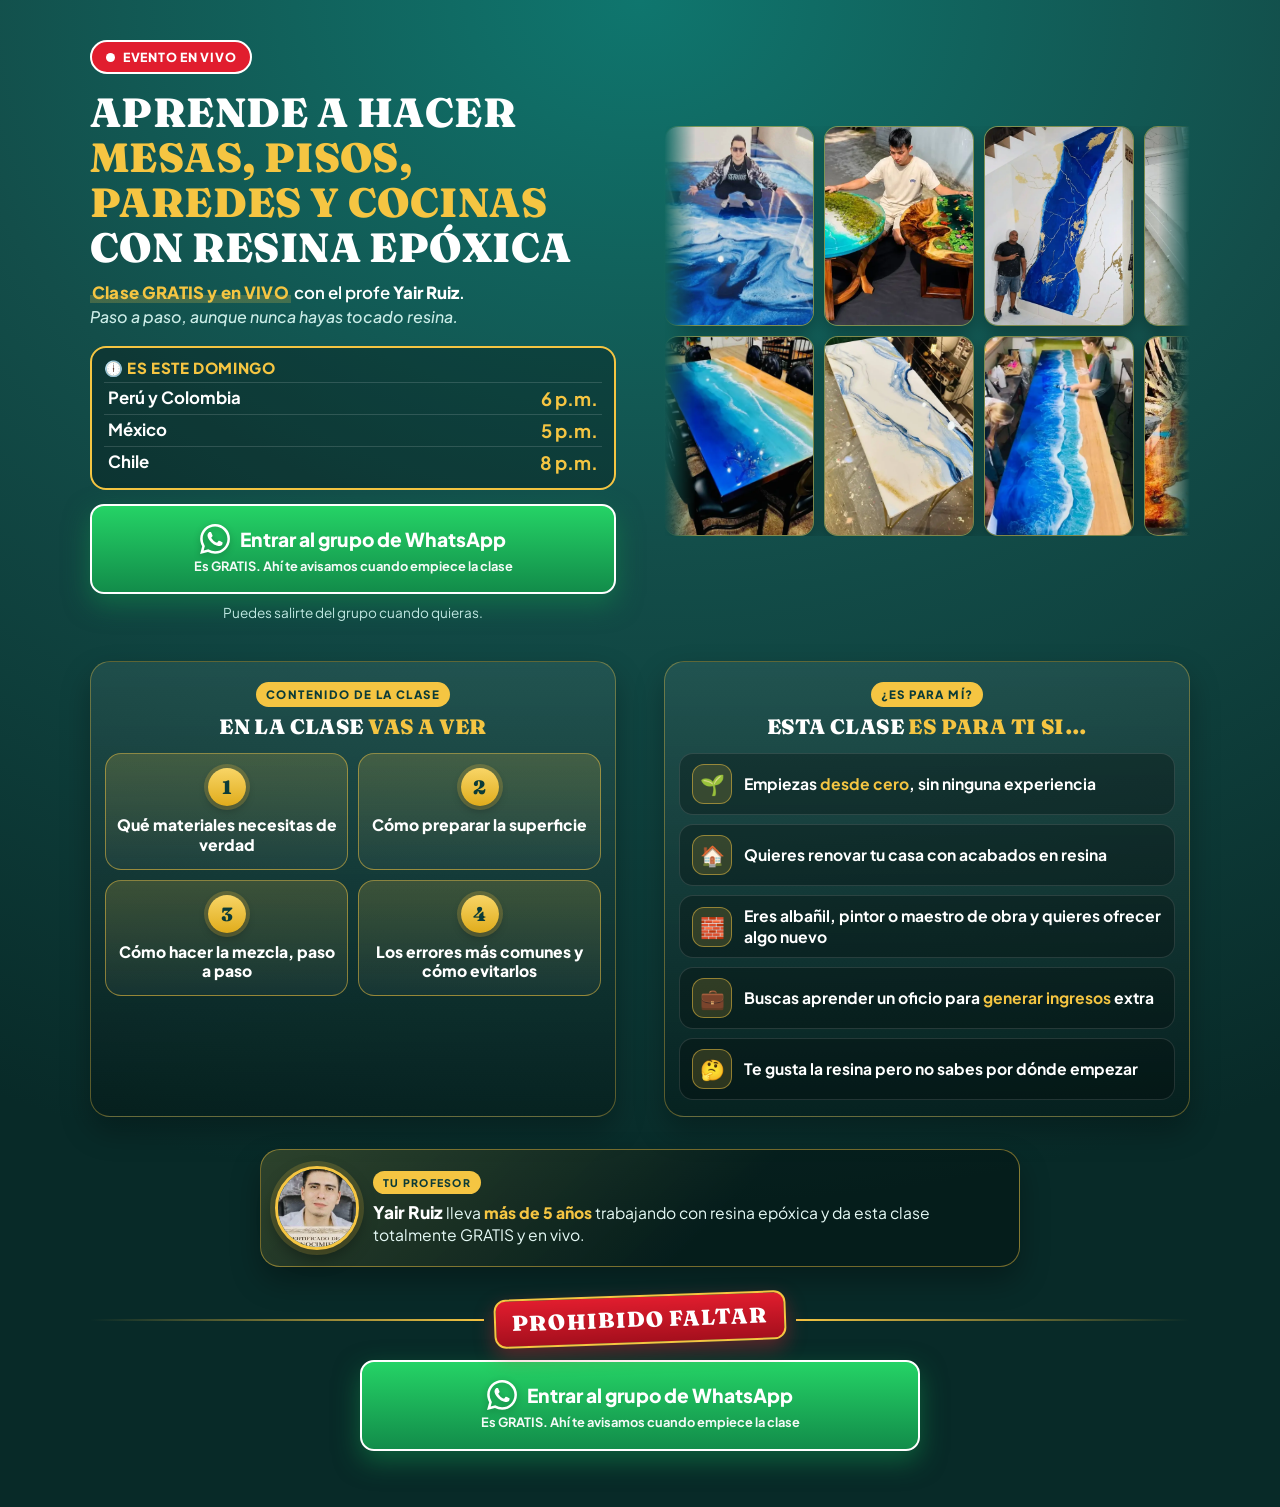
==== landing-resina/clase/index.html @ b8f1a9a3 "Landing /clase con boton al grupo de WhatsApp" ====
<!DOCTYPE html>
<html lang="es">
<head>
  <meta charset="UTF-8" />
  <meta name="viewport" content="width=device-width, initial-scale=1.0" />
  <title>Clase gratis de resina epóxica | Resinovo</title>
  <meta name="description" content="Clase gratis y en vivo con el profe Yair Ruiz: aprende a hacer mesas, pisos, paredes y cocinas con resina epóxica." />
  <meta name="robots" content="noindex, nofollow" />
  <meta name="theme-color" content="#134e4a" />
  <link rel="icon" type="image/webp" href="../img/Logo/logo2.webp" />
  <link rel="preconnect" href="https://fonts.googleapis.com" />
  <link rel="preconnect" href="https://fonts.gstatic.com" crossorigin />
  <link href="https://fonts.googleapis.com/css2?family=Fraunces:opsz,wght@9..144,800;9..144,900&family=Plus+Jakarta+Sans:wght@500;700;800&display=swap" rel="stylesheet" />

  <style>
    *{box-sizing:border-box;margin:0;padding:0}
    :root{--teal-900:#0b3b38;--teal-700:#0f766e;--gold:#f5c542;--gold-dark:#d9a512;--white:#fff;--ink:#0f172a}
    html{-webkit-text-size-adjust:100%}
    body{font-family:"Plus Jakarta Sans",system-ui,-apple-system,"Segoe UI",Roboto,Arial,sans-serif;color:var(--white);
      background:radial-gradient(120% 80% at 50% 0%,#0f766e 0%,#134e4a 45%,#082a28 100%);min-height:100vh}
    .wrap{max-width:520px;margin:0 auto;padding:18px 18px 40px;text-align:center}

    .live{display:inline-flex;align-items:center;gap:8px;background:#e11d2e;color:#fff;font-weight:800;font-size:.78rem;
      letter-spacing:.06em;padding:7px 14px;border-radius:999px;border:2px solid #fff}
    .live i{width:9px;height:9px;border-radius:50%;background:#fff;animation:pulse 1.4s infinite}
    @keyframes pulse{0%{box-shadow:0 0 0 0 rgba(255,255,255,.7)}100%{box-shadow:0 0 0 9px rgba(255,255,255,0)}}

    h1{font-family:"Fraunces",Georgia,serif;font-weight:900;font-size:clamp(1.45rem,6.4vw,2.05rem);line-height:1.1;margin:12px 0 8px;text-transform:uppercase;letter-spacing:.01em}
    h1 .gold{color:var(--gold)}
    .sub{display:flex;flex-direction:column;align-items:center;gap:4px;margin:2px auto 14px;line-height:1.3}
    /* Dos líneas fijas: la letra se ajusta al ancho para que cada frase entre siempre en una sola línea */
    .sub-1{display:block;white-space:nowrap;font-weight:600;color:#fff;font-size:min(1.05rem,calc((100vw - 40px) / 25.5))}
    .sub-1 .l1,.sub-1 .l2{display:inline;white-space:nowrap}
    .sub-1 b{font-weight:800;color:#fff}
    .sub-1 .hl{color:var(--gold);font-weight:800;letter-spacing:.01em;
      background:linear-gradient(transparent 62%,rgba(245,197,66,.22) 62%);padding:0 2px}
    .sub-2{display:block;white-space:nowrap;font-weight:500;color:#cdeee9;font-style:italic;
      font-size:min(1rem,calc((100vw - 40px) / 25.5))}
    .nw{white-space:nowrap}

    .gal{position:relative;margin:2px -18px 16px;padding:0;overflow:hidden;display:grid;gap:6px;background:transparent;
      -webkit-mask-image:linear-gradient(90deg,transparent,#000 6%,#000 94%,transparent);mask-image:linear-gradient(90deg,transparent,#000 6%,#000 94%,transparent)}
    .gal-track{display:flex;gap:6px;width:max-content;animation:slide 90s linear infinite;will-change:transform}
    .gal-track.rev{animation-direction:reverse;animation-duration:98s}
    .gal-track img{display:block;height:150px;width:auto;aspect-ratio:3/4;object-fit:cover;border-radius:12px;flex:none;
      background:rgba(255,255,255,.06);border:1px solid rgba(245,197,66,.45);box-shadow:0 6px 16px rgba(0,0,0,.28)}
    @keyframes slide{from{transform:translateX(0)}to{transform:translateX(-50%)}}
    .when{background:rgba(0,0,0,.28);border:2px solid var(--gold);border-radius:16px;padding:10px 12px;margin-bottom:14px}
    .when .t{font-weight:800;font-size:.95rem;letter-spacing:.04em;color:var(--gold);margin-bottom:4px}
    .when .row{display:flex;justify-content:space-between;gap:10px;font-weight:700;font-size:1.05rem;padding:4px 4px;
      border-top:1px solid rgba(255,255,255,.14)}
    .when .row:first-of-type{border-top:0}
    .when .row b{color:var(--gold);font-size:1.15rem}

    .cta{display:block;width:100%;background:linear-gradient(180deg,#25d366,#128c4a);color:#fff;text-decoration:none;
      font-weight:800;font-size:1.2rem;line-height:1.2;padding:18px 14px;border-radius:14px;
      box-shadow:0 10px 26px rgba(18,140,74,.55);border:2px solid #fff;animation:pop 2.4s ease-in-out infinite}
    .cta-main{display:flex;align-items:center;justify-content:center;gap:10px}
    .cta-ico{width:30px;height:30px;flex:none;fill:#fff;filter:drop-shadow(0 2px 3px rgba(0,0,0,.25))}
    .cta-sub{display:block;font-size:.8rem;font-weight:700;opacity:.95;margin-top:5px}
    @keyframes pop{0%,100%{transform:scale(1)}50%{transform:scale(1.025)}}
    .cta:active{transform:scale(.98)}
    .cta-end{margin-top:12px}
    .micro{font-size:.85rem;color:#bfe7e1;margin-top:10px}

    .sec{margin:24px 0 0;padding:20px 14px 16px;border-radius:20px;text-align:center;
      background:linear-gradient(180deg,rgba(255,255,255,.07),rgba(0,0,0,.25));border:1px solid rgba(245,197,66,.35);
      box-shadow:0 14px 30px rgba(0,0,0,.28)}
    .eyebrow{display:inline-block;font-size:.72rem;font-weight:800;letter-spacing:.12em;color:#0b3b38;
      background:var(--gold);padding:5px 10px;border-radius:999px;margin-bottom:8px}
    .learn-t{margin:0 0 14px;font-family:"Fraunces",Georgia,serif;font-weight:900;font-size:1.3rem;line-height:1.15;
      letter-spacing:.02em;text-transform:uppercase;color:#fff}
    .learn-t span{color:var(--gold)}

    .learn{list-style:none;display:grid;grid-template-columns:1fr 1fr;gap:10px;counter-reset:paso}
    .learn li{counter-increment:paso;display:flex;flex-direction:column;align-items:center;justify-content:flex-start;gap:9px;
      padding:14px 10px;border-radius:16px;font-weight:800;font-size:.98rem;line-height:1.25;color:#fff;
      background:linear-gradient(180deg,rgba(245,197,66,.18),rgba(255,255,255,.04));border:1px solid rgba(245,197,66,.5)}
    .learn li:before{content:counter(paso);width:38px;height:38px;border-radius:50%;display:grid;place-items:center;flex:none;
      background:linear-gradient(180deg,#f8d566,#e0ac1c);color:#0b3b38;font-family:"Fraunces",Georgia,serif;font-size:1.2rem;font-weight:900;
      box-shadow:0 0 0 4px rgba(245,197,66,.22),0 4px 10px rgba(0,0,0,.3)}

    .for{list-style:none;text-align:left;display:grid;gap:9px}
    .for li{display:flex;align-items:center;gap:12px;padding:10px 12px;border-radius:14px;font-weight:700;font-size:.98rem;line-height:1.3;
      color:#fff;background:rgba(0,0,0,.28);border:1px solid rgba(255,255,255,.12)}
    .for .ic{width:40px;height:40px;flex:none;border-radius:12px;display:grid;place-items:center;font-size:1.25rem;
      background:rgba(245,197,66,.16);border:1px solid rgba(245,197,66,.5)}
    .for b{color:var(--gold)}
    @media (max-width:340px){.learn{grid-template-columns:1fr}}
    .prof{margin-top:18px;position:relative;display:flex;align-items:center;gap:14px;text-align:left;padding:16px 14px;border-radius:20px;
      background:linear-gradient(135deg,rgba(245,197,66,.16),rgba(0,0,0,.3) 60%);border:1px solid rgba(245,197,66,.45);
      box-shadow:0 14px 30px rgba(0,0,0,.3)}
    .prof-foto{position:relative;width:84px;height:84px;flex:none;border-radius:50%;overflow:hidden;
      border:3px solid var(--gold);box-shadow:0 0 0 5px rgba(245,197,66,.18),0 8px 18px rgba(0,0,0,.4);background:#0b3b38}
    .prof-foto img{width:100%;height:100%;object-fit:cover;object-position:50% 8%;transform:scale(1.75);transform-origin:50% 12%}
    .prof-txt .eyebrow{margin-bottom:6px;font-size:.66rem}
    .prof-txt p{font-size:.98rem;line-height:1.4;color:#e6faf6}
    .prof-txt b{color:#fff;font-size:1.08rem;font-weight:800}
    .prof-txt .gold{color:var(--gold);font-weight:800}

    .stop{margin:22px 0 4px;display:flex;align-items:center;gap:10px;justify-content:center}
    .stop:before,.stop:after{content:"";flex:1;height:2px;background:linear-gradient(90deg,transparent,var(--gold))}
    .stop:after{background:linear-gradient(90deg,var(--gold),transparent)}
    .stop span{display:inline-block;font-family:"Fraunces",Georgia,serif;font-weight:900;font-size:1.35rem;letter-spacing:.05em;
      color:#fff;background:linear-gradient(180deg,#e11d2e,#a50f1d);padding:9px 16px;border-radius:12px;border:2px solid var(--gold);
      box-shadow:0 8px 20px rgba(225,29,46,.4);transform:rotate(-2deg);animation:latido 2.2s ease-in-out infinite}
    @keyframes latido{0%,100%{transform:rotate(-2deg) scale(1)}50%{transform:rotate(-2deg) scale(1.06)}}
    @media (prefers-reduced-motion:reduce){.cta,.live i,.stop span{animation:none}.gal{overflow-x:auto}.gal-track{animation:none}}

    /* ===== PC (960px o más): dos columnas a lo ancho. El celular no cambia. ===== */
    @media (min-width:960px){
      .wrap{max-width:1180px;padding:40px 40px 56px;display:grid;grid-template-columns:1fr 1fr;
        column-gap:48px;row-gap:0;align-items:start;text-align:left}
      .live{grid-column:1;grid-row:1;justify-self:start}
      h1{grid-column:1;grid-row:2;font-size:2.55rem;margin:16px 0 12px}
      .sub{grid-column:1;grid-row:3;align-items:flex-start;margin:0 0 18px}
      .when{grid-column:1;grid-row:4}
      #cta{grid-column:1;grid-row:5}
      .cta{text-align:center}
      .micro{grid-column:1;grid-row:6;text-align:center}
      .gal{grid-column:2;grid-row:1 / span 6;align-self:center;margin:0;gap:10px}
      .gal-track{gap:10px}
      .gal-track img{height:200px;border-radius:14px}

      .wrap > section:nth-of-type(1){grid-column:1;grid-row:7}
      .wrap > section:nth-of-type(2){grid-column:2;grid-row:7}
      .sec{margin-top:40px;height:calc(100% - 40px)}
      .prof{grid-column:1 / -1;grid-row:8;justify-self:center;width:100%;max-width:760px;margin-top:32px}
      .stop{grid-column:1 / -1;grid-row:9;margin-top:28px}
      .cta-end{grid-column:1 / -1;grid-row:10;justify-self:center;width:100%;max-width:560px}
    }
  </style>

  <!-- Clarity -->
  <script type="text/javascript">
    (function(c,l,a,r,i,t,y){c[a]=c[a]||function(){(c[a].q=c[a].q||[]).push(arguments)};t=l.createElement(r);t.async=1;t.src="https://www.clarity.ms/tag/"+i;y=l.getElementsByTagName(r)[0];y.parentNode.insertBefore(t,y);})(window,document,"clarity","script","yo675gok20");
  </script>
  <!-- Meta Pixel -->
  <script>
    !function(f,b,e,v,n,t,s){if(f.fbq)return;n=f.fbq=function(){n.callMethod?n.callMethod.apply(n,arguments):n.queue.push(arguments)};if(!f._fbq)f._fbq=n;n.push=n;n.loaded=!0;n.version='2.0';n.queue=[];t=b.createElement(e);t.async=!0;t.src=v;s=b.getElementsByTagName(e)[0];s.parentNode.insertBefore(t,s)}(window,document,'script','https://connect.facebook.net/en_US/fbevents.js');
    fbq('init','2204789833777306');
    fbq('track','PageView');
  </script>
  <noscript><img height="1" width="1" style="display:none" src="https://www.facebook.com/tr?id=2204789833777306&ev=PageView&noscript=1" /></noscript>
</head>
<body>
  <main class="wrap">
    <div class="live"><i></i> EVENTO EN VIVO</div>

    <h1>Aprende a hacer <span class="gold">mesas, pisos, paredes y cocinas</span> con resina epóxica</h1>
    <p class="sub">
      <span class="sub-1"><span class="l1"><b class="hl">Clase GRATIS y en VIVO</b></span> <span class="l2">con el profe <b>Yair&nbsp;Ruiz</b>.</span></span>
      <span class="sub-2">Paso a paso, aunque nunca hayas <span class="nw">tocado resina.</span></span>
    </p>

    <div class="gal" aria-label="Trabajos hechos con resina epóxica">
      <div class="gal-track">
        <img src="https://giancarlotiradoarana.github.io/LandingPageResina/landing-resina/img/trabajos/trabajo-34.webp" alt="Trabajo en resina epóxica" width="112" height="150" fetchpriority="high" />
        <img src="https://giancarlotiradoarana.github.io/LandingPageResina/landing-resina/img/trabajos/trabajo-46.webp" alt="Trabajo en resina epóxica" width="112" height="150" fetchpriority="high" />
        <img src="https://giancarlotiradoarana.github.io/LandingPageResina/landing-resina/img/trabajos/trabajo-5.webp" alt="Trabajo en resina epóxica" width="112" height="150" fetchpriority="high" />
        <img src="https://giancarlotiradoarana.github.io/LandingPageResina/landing-resina/img/trabajos/trabajo-1.webp" alt="Trabajo en resina epóxica" width="112" height="150" loading="lazy" />
        <img src="https://giancarlotiradoarana.github.io/LandingPageResina/landing-resina/img/trabajos/trabajo-11.webp" alt="Trabajo en resina epóxica" width="112" height="150" loading="lazy" />
        <img src="https://giancarlotiradoarana.github.io/LandingPageResina/landing-resina/img/trabajos/trabajo-12.webp" alt="Trabajo en resina epóxica" width="112" height="150" loading="lazy" />
        <img src="https://giancarlotiradoarana.github.io/LandingPageResina/landing-resina/img/trabajos/trabajo-14.webp" alt="Trabajo en resina epóxica" width="112" height="150" loading="lazy" />
        <img src="https://giancarlotiradoarana.github.io/LandingPageResina/landing-resina/img/trabajos/trabajo-15.webp" alt="Trabajo en resina epóxica" width="112" height="150" loading="lazy" />
        <img src="https://giancarlotiradoarana.github.io/LandingPageResina/landing-resina/img/trabajos/trabajo-17.webp" alt="Trabajo en resina epóxica" width="112" height="150" loading="lazy" />
        <img src="https://giancarlotiradoarana.github.io/LandingPageResina/landing-resina/img/trabajos/trabajo-18.webp" alt="Trabajo en resina epóxica" width="112" height="150" loading="lazy" />
        <img src="https://giancarlotiradoarana.github.io/LandingPageResina/landing-resina/img/trabajos/trabajo-20.webp" alt="Trabajo en resina epóxica" width="112" height="150" loading="lazy" />
        <img src="https://giancarlotiradoarana.github.io/LandingPageResina/landing-resina/img/trabajos/trabajo-3.webp" alt="Trabajo en resina epóxica" width="112" height="150" loading="lazy" />
        <img src="https://giancarlotiradoarana.github.io/LandingPageResina/landing-resina/img/trabajos/trabajo-7.webp" alt="Trabajo en resina epóxica" width="112" height="150" loading="lazy" />
        <img src="https://giancarlotiradoarana.github.io/LandingPageResina/landing-resina/img/trabajos/trabajo-24.webp" alt="Trabajo en resina epóxica" width="112" height="150" loading="lazy" />
        <img src="https://giancarlotiradoarana.github.io/LandingPageResina/landing-resina/img/trabajos/trabajo-28.webp" alt="Trabajo en resina epóxica" width="112" height="150" loading="lazy" />
        <img src="https://giancarlotiradoarana.github.io/LandingPageResina/landing-resina/img/trabajos/trabajo-33.webp" alt="Trabajo en resina epóxica" width="112" height="150" loading="lazy" />
        <img src="https://giancarlotiradoarana.github.io/LandingPageResina/landing-resina/img/trabajos/trabajo-39.webp" alt="Trabajo en resina epóxica" width="112" height="150" loading="lazy" />
        <img src="https://giancarlotiradoarana.github.io/LandingPageResina/landing-resina/img/trabajos/trabajo-45.webp" alt="Trabajo en resina epóxica" width="112" height="150" loading="lazy" />
      </div>
      <div class="gal-track rev">
        <img src="https://giancarlotiradoarana.github.io/LandingPageResina/landing-resina/img/trabajos/trabajo-21.webp" alt="Trabajo en resina epóxica" width="112" height="150" loading="lazy" />
        <img src="https://giancarlotiradoarana.github.io/LandingPageResina/landing-resina/img/trabajos/trabajo-22.webp" alt="Trabajo en resina epóxica" width="112" height="150" loading="lazy" />
        <img src="https://giancarlotiradoarana.github.io/LandingPageResina/landing-resina/img/trabajos/trabajo-23.webp" alt="Trabajo en resina epóxica" width="112" height="150" loading="lazy" />
        <img src="https://giancarlotiradoarana.github.io/LandingPageResina/landing-resina/img/trabajos/trabajo-26.webp" alt="Trabajo en resina epóxica" width="112" height="150" loading="lazy" />
        <img src="https://giancarlotiradoarana.github.io/LandingPageResina/landing-resina/img/trabajos/trabajo-29.webp" alt="Trabajo en resina epóxica" width="112" height="150" loading="lazy" />
        <img src="https://giancarlotiradoarana.github.io/LandingPageResina/landing-resina/img/trabajos/trabajo-30.webp" alt="Trabajo en resina epóxica" width="112" height="150" loading="lazy" />
        <img src="https://giancarlotiradoarana.github.io/LandingPageResina/landing-resina/img/trabajos/trabajo-32.webp" alt="Trabajo en resina epóxica" width="112" height="150" loading="lazy" />
        <img src="https://giancarlotiradoarana.github.io/LandingPageResina/landing-resina/img/trabajos/trabajo-35.webp" alt="Trabajo en resina epóxica" width="112" height="150" loading="lazy" />
        <img src="https://giancarlotiradoarana.github.io/LandingPageResina/landing-resina/img/trabajos/trabajo-36.webp" alt="Trabajo en resina epóxica" width="112" height="150" loading="lazy" />
        <img src="https://giancarlotiradoarana.github.io/LandingPageResina/landing-resina/img/trabajos/trabajo-38.webp" alt="Trabajo en resina epóxica" width="112" height="150" loading="lazy" />
        <img src="https://giancarlotiradoarana.github.io/LandingPageResina/landing-resina/img/trabajos/trabajo-40.webp" alt="Trabajo en resina epóxica" width="112" height="150" loading="lazy" />
        <img src="https://giancarlotiradoarana.github.io/LandingPageResina/landing-resina/img/trabajos/trabajo-6.webp" alt="Trabajo en resina epóxica" width="112" height="150" loading="lazy" />
        <img src="https://giancarlotiradoarana.github.io/LandingPageResina/landing-resina/img/trabajos/trabajo-9.webp" alt="Trabajo en resina epóxica" width="112" height="150" loading="lazy" />
        <img src="https://giancarlotiradoarana.github.io/LandingPageResina/landing-resina/img/trabajos/trabajo-25.webp" alt="Trabajo en resina epóxica" width="112" height="150" loading="lazy" />
        <img src="https://giancarlotiradoarana.github.io/LandingPageResina/landing-resina/img/trabajos/trabajo-31.webp" alt="Trabajo en resina epóxica" width="112" height="150" loading="lazy" />
        <img src="https://giancarlotiradoarana.github.io/LandingPageResina/landing-resina/img/trabajos/trabajo-37.webp" alt="Trabajo en resina epóxica" width="112" height="150" loading="lazy" />
        <img src="https://giancarlotiradoarana.github.io/LandingPageResina/landing-resina/img/trabajos/trabajo-43.webp" alt="Trabajo en resina epóxica" width="112" height="150" loading="lazy" />
      </div>
    </div>

    <div class="when" aria-label="Horario de la clase">
      <div class="t">🕕 ES ESTE DOMINGO</div>
      <div class="row"><span>Perú y Colombia</span><b>6 p.m.</b></div>
      <div class="row"><span>México</span><b>5 p.m.</b></div>
      <div class="row"><span>Chile</span><b>8 p.m.</b></div>
    </div>

    <a class="cta" id="cta" href="https://chat.whatsapp.com/KyCS81azWqfEnQeNVU2CrB" rel="noopener">
      <span class="cta-main">
        <svg class="cta-ico" viewBox="0 0 24 24" aria-hidden="true" focusable="false"><path d="M17.472 14.382c-.297-.149-1.758-.867-2.03-.967-.273-.099-.471-.148-.67.15-.197.297-.767.966-.94 1.164-.173.199-.347.223-.644.075-.297-.15-1.255-.463-2.39-1.475-.883-.788-1.48-1.761-1.653-2.059-.173-.297-.018-.458.13-.606.134-.133.298-.347.446-.52.149-.174.198-.298.298-.497.099-.198.05-.371-.025-.52-.075-.149-.669-1.612-.916-2.207-.242-.579-.487-.5-.669-.51-.173-.008-.371-.01-.57-.01-.198 0-.52.074-.792.372-.272.297-1.04 1.016-1.04 2.479 0 1.462 1.065 2.875 1.213 3.074.149.198 2.096 3.2 5.077 4.487.709.306 1.262.489 1.694.625.712.227 1.36.195 1.871.118.571-.085 1.758-.719 2.006-1.413.248-.694.248-1.289.173-1.413-.074-.124-.272-.198-.57-.347m-5.421 7.403h-.004a9.87 9.87 0 01-5.031-1.378l-.361-.214-3.741.982.998-3.648-.235-.374a9.86 9.86 0 01-1.51-5.26c.001-5.45 4.436-9.884 9.888-9.884 2.64 0 5.122 1.03 6.988 2.898a9.825 9.825 0 012.893 6.994c-.003 5.45-4.437 9.884-9.885 9.884m8.413-18.297A11.815 11.815 0 0012.05 0C5.495 0 .16 5.335.157 11.892c0 2.096.547 4.142 1.588 5.945L.057 24l6.305-1.654a11.882 11.882 0 005.683 1.448h.005c6.554 0 11.89-5.335 11.893-11.893a11.821 11.821 0 00-3.48-8.413Z"/></svg>
        Entrar al grupo de WhatsApp
      </span>
      <span class="cta-sub">Es GRATIS. Ahí te avisamos cuando empiece la clase</span>
    </a>
    <p class="micro">Puedes salirte del grupo cuando quieras.</p>

    <section class="sec">
      <span class="eyebrow">CONTENIDO DE LA CLASE</span>
      <h2 class="learn-t">En la clase <span>vas a ver</span></h2>
      <ul class="learn">
        <li>Qué materiales necesitas de verdad</li>
        <li>Cómo preparar la superficie</li>
        <li>Cómo hacer la mezcla, paso a paso</li>
        <li>Los errores más comunes y cómo evitarlos</li>
      </ul>
    </section>

    <section class="sec">
      <span class="eyebrow">¿ES PARA MÍ?</span>
      <h2 class="learn-t">Esta clase <span>es para ti si…</span></h2>
      <ul class="for">
        <li><span class="ic" aria-hidden="true">🌱</span><span>Empiezas <b>desde cero</b>, sin ninguna experiencia</span></li>
        <li><span class="ic" aria-hidden="true">🏠</span><span>Quieres renovar tu casa con acabados en resina</span></li>
        <li><span class="ic" aria-hidden="true">🧱</span><span>Eres albañil, pintor o maestro de obra y quieres ofrecer algo nuevo</span></li>
        <li><span class="ic" aria-hidden="true">💼</span><span>Buscas aprender un oficio para <b>generar ingresos</b> extra</span></li>
        <li><span class="ic" aria-hidden="true">🤔</span><span>Te gusta la resina pero no sabes por dónde empezar</span></li>
      </ul>
    </section>

    <div class="prof">
      <div class="prof-foto">
        <img src="https://giancarlotiradoarana.github.io/LandingPageResina/landing-resina/img/CertGarantiaMetodosProf/profesor.webp" alt="Yair Ruiz, profesor de resina epóxica" width="84" height="84" loading="lazy" />
      </div>
      <div class="prof-txt">
        <span class="eyebrow">TU PROFESOR</span>
        <p><b>Yair Ruiz</b> lleva <span class="gold">más de 5 años</span> trabajando con resina epóxica y da esta clase totalmente GRATIS y<span class="nw"> en vivo.</span></p>
      </div>
    </div>
    <p class="stop"><span>PROHIBIDO FALTAR</span></p>

    <a class="cta cta-end" href="https://chat.whatsapp.com/KyCS81azWqfEnQeNVU2CrB" rel="noopener">
      <span class="cta-main">
        <svg class="cta-ico" viewBox="0 0 24 24" aria-hidden="true" focusable="false"><path d="M17.472 14.382c-.297-.149-1.758-.867-2.03-.967-.273-.099-.471-.148-.67.15-.197.297-.767.966-.94 1.164-.173.199-.347.223-.644.075-.297-.15-1.255-.463-2.39-1.475-.883-.788-1.48-1.761-1.653-2.059-.173-.297-.018-.458.13-.606.134-.133.298-.347.446-.52.149-.174.198-.298.298-.497.099-.198.05-.371-.025-.52-.075-.149-.669-1.612-.916-2.207-.242-.579-.487-.5-.669-.51-.173-.008-.371-.01-.57-.01-.198 0-.52.074-.792.372-.272.297-1.04 1.016-1.04 2.479 0 1.462 1.065 2.875 1.213 3.074.149.198 2.096 3.2 5.077 4.487.709.306 1.262.489 1.694.625.712.227 1.36.195 1.871.118.571-.085 1.758-.719 2.006-1.413.248-.694.248-1.289.173-1.413-.074-.124-.272-.198-.57-.347m-5.421 7.403h-.004a9.87 9.87 0 01-5.031-1.378l-.361-.214-3.741.982.998-3.648-.235-.374a9.86 9.86 0 01-1.51-5.26c.001-5.45 4.436-9.884 9.888-9.884 2.64 0 5.122 1.03 6.988 2.898a9.825 9.825 0 012.893 6.994c-.003 5.45-4.437 9.884-9.885 9.884m8.413-18.297A11.815 11.815 0 0012.05 0C5.495 0 .16 5.335.157 11.892c0 2.096.547 4.142 1.588 5.945L.057 24l6.305-1.654a11.882 11.882 0 005.683 1.448h.005c6.554 0 11.89-5.335 11.893-11.893a11.821 11.821 0 00-3.48-8.413Z"/></svg>
        Entrar al grupo de WhatsApp
      </span>
      <span class="cta-sub">Es GRATIS. Ahí te avisamos cuando empiece la clase</span>
    </a>
  </main>

  <script>
    // Cambia solo esta línea si el grupo se llena o cambias de grupo.
    var GRUPO = "https://chat.whatsapp.com/KyCS81azWqfEnQeNVU2CrB";

    // Duplica las fotos de cada fila para que la tira se repita sin cortes.
    Array.prototype.forEach.call(document.querySelectorAll(".gal-track"), function (tr) {
      Array.prototype.slice.call(tr.children).forEach(function (im) {
        var c = im.cloneNode(true);
        c.setAttribute("aria-hidden", "true");
        c.setAttribute("alt", "");
        c.removeAttribute("fetchpriority");
        c.setAttribute("loading", "lazy");
        tr.appendChild(c);
      });
    });

    // Los dos botones (arriba y al final) usan el mismo link del grupo.
    var yaClic = false;
    Array.prototype.forEach.call(document.querySelectorAll(".cta"), function (cta) {
      cta.href = GRUPO;
      cta.addEventListener("click", function (e) {
        if (yaClic) return;
        yaClic = true;
        e.preventDefault();
        try { if (window.fbq) fbq("track", "Lead"); } catch (err) {}
        // Pequeña pausa para que el Píxel alcance a registrar el evento.
        setTimeout(function () { window.location.href = GRUPO; }, 350);
      });
    });
  </script>
</body>
</html>
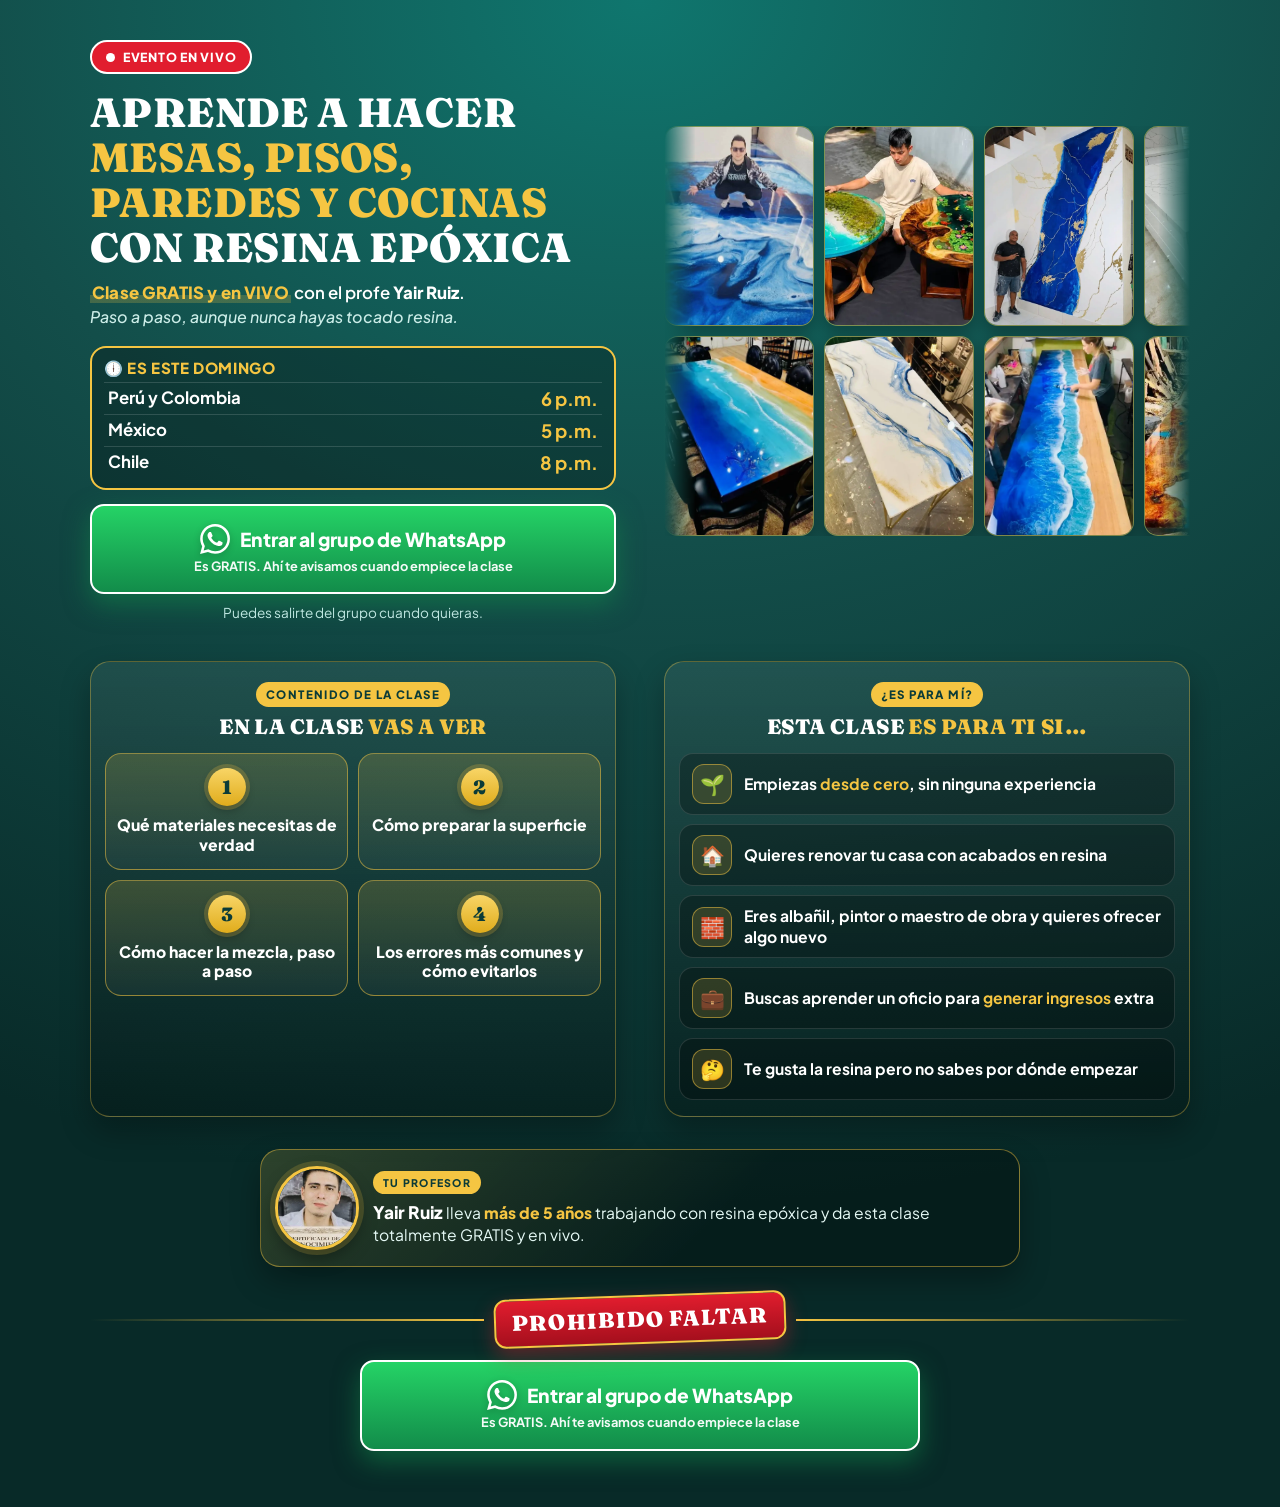
==== commit 1683aed7: "Clase: boton antes del horario en movil" ====
--- a/landing-resina/clase/index.html
+++ b/landing-resina/clase/index.html
@@ -45,7 +45,7 @@
     .gal-track img{display:block;height:150px;width:auto;aspect-ratio:3/4;object-fit:cover;border-radius:12px;flex:none;
       background:rgba(255,255,255,.06);border:1px solid rgba(245,197,66,.45);box-shadow:0 6px 16px rgba(0,0,0,.28)}
     @keyframes slide{from{transform:translateX(0)}to{transform:translateX(-50%)}}
-    .when{background:rgba(0,0,0,.28);border:2px solid var(--gold);border-radius:16px;padding:10px 12px;margin-bottom:14px}
+    .when{background:rgba(0,0,0,.28);border:2px solid var(--gold);border-radius:16px;padding:10px 12px;margin:16px 0 0}
     .when .t{font-weight:800;font-size:.95rem;letter-spacing:.04em;color:var(--gold);margin-bottom:4px}
     .when .row{display:flex;justify-content:space-between;gap:10px;font-weight:700;font-size:1.05rem;padding:4px 4px;
       border-top:1px solid rgba(255,255,255,.14)}
@@ -114,7 +114,7 @@
       .live{grid-column:1;grid-row:1;justify-self:start}
       h1{grid-column:1;grid-row:2;font-size:2.55rem;margin:16px 0 12px}
       .sub{grid-column:1;grid-row:3;align-items:flex-start;margin:0 0 18px}
-      .when{grid-column:1;grid-row:4}
+      .when{grid-column:1;grid-row:4;margin:0 0 14px}
       #cta{grid-column:1;grid-row:5}
       .cta{text-align:center}
       .micro{grid-column:1;grid-row:6;text-align:center}
@@ -195,13 +195,6 @@
       </div>
     </div>
 
-    <div class="when" aria-label="Horario de la clase">
-      <div class="t">🕕 ES ESTE DOMINGO</div>
-      <div class="row"><span>Perú y Colombia</span><b>6 p.m.</b></div>
-      <div class="row"><span>México</span><b>5 p.m.</b></div>
-      <div class="row"><span>Chile</span><b>8 p.m.</b></div>
-    </div>
-
     <a class="cta" id="cta" href="https://chat.whatsapp.com/KyCS81azWqfEnQeNVU2CrB" rel="noopener">
       <span class="cta-main">
         <svg class="cta-ico" viewBox="0 0 24 24" aria-hidden="true" focusable="false"><path d="M17.472 14.382c-.297-.149-1.758-.867-2.03-.967-.273-.099-.471-.148-.67.15-.197.297-.767.966-.94 1.164-.173.199-.347.223-.644.075-.297-.15-1.255-.463-2.39-1.475-.883-.788-1.48-1.761-1.653-2.059-.173-.297-.018-.458.13-.606.134-.133.298-.347.446-.52.149-.174.198-.298.298-.497.099-.198.05-.371-.025-.52-.075-.149-.669-1.612-.916-2.207-.242-.579-.487-.5-.669-.51-.173-.008-.371-.01-.57-.01-.198 0-.52.074-.792.372-.272.297-1.04 1.016-1.04 2.479 0 1.462 1.065 2.875 1.213 3.074.149.198 2.096 3.2 5.077 4.487.709.306 1.262.489 1.694.625.712.227 1.36.195 1.871.118.571-.085 1.758-.719 2.006-1.413.248-.694.248-1.289.173-1.413-.074-.124-.272-.198-.57-.347m-5.421 7.403h-.004a9.87 9.87 0 01-5.031-1.378l-.361-.214-3.741.982.998-3.648-.235-.374a9.86 9.86 0 01-1.51-5.26c.001-5.45 4.436-9.884 9.888-9.884 2.64 0 5.122 1.03 6.988 2.898a9.825 9.825 0 012.893 6.994c-.003 5.45-4.437 9.884-9.885 9.884m8.413-18.297A11.815 11.815 0 0012.05 0C5.495 0 .16 5.335.157 11.892c0 2.096.547 4.142 1.588 5.945L.057 24l6.305-1.654a11.882 11.882 0 005.683 1.448h.005c6.554 0 11.89-5.335 11.893-11.893a11.821 11.821 0 00-3.48-8.413Z"/></svg>
@@ -210,6 +203,13 @@
       <span class="cta-sub">Es GRATIS. Ahí te avisamos cuando empiece la clase</span>
     </a>
     <p class="micro">Puedes salirte del grupo cuando quieras.</p>
+
+    <div class="when" aria-label="Horario de la clase">
+      <div class="t">🕕 ES ESTE DOMINGO</div>
+      <div class="row"><span>Perú y Colombia</span><b>6 p.m.</b></div>
+      <div class="row"><span>México</span><b>5 p.m.</b></div>
+      <div class="row"><span>Chile</span><b>8 p.m.</b></div>
+    </div>
 
     <section class="sec">
       <span class="eyebrow">CONTENIDO DE LA CLASE</span>
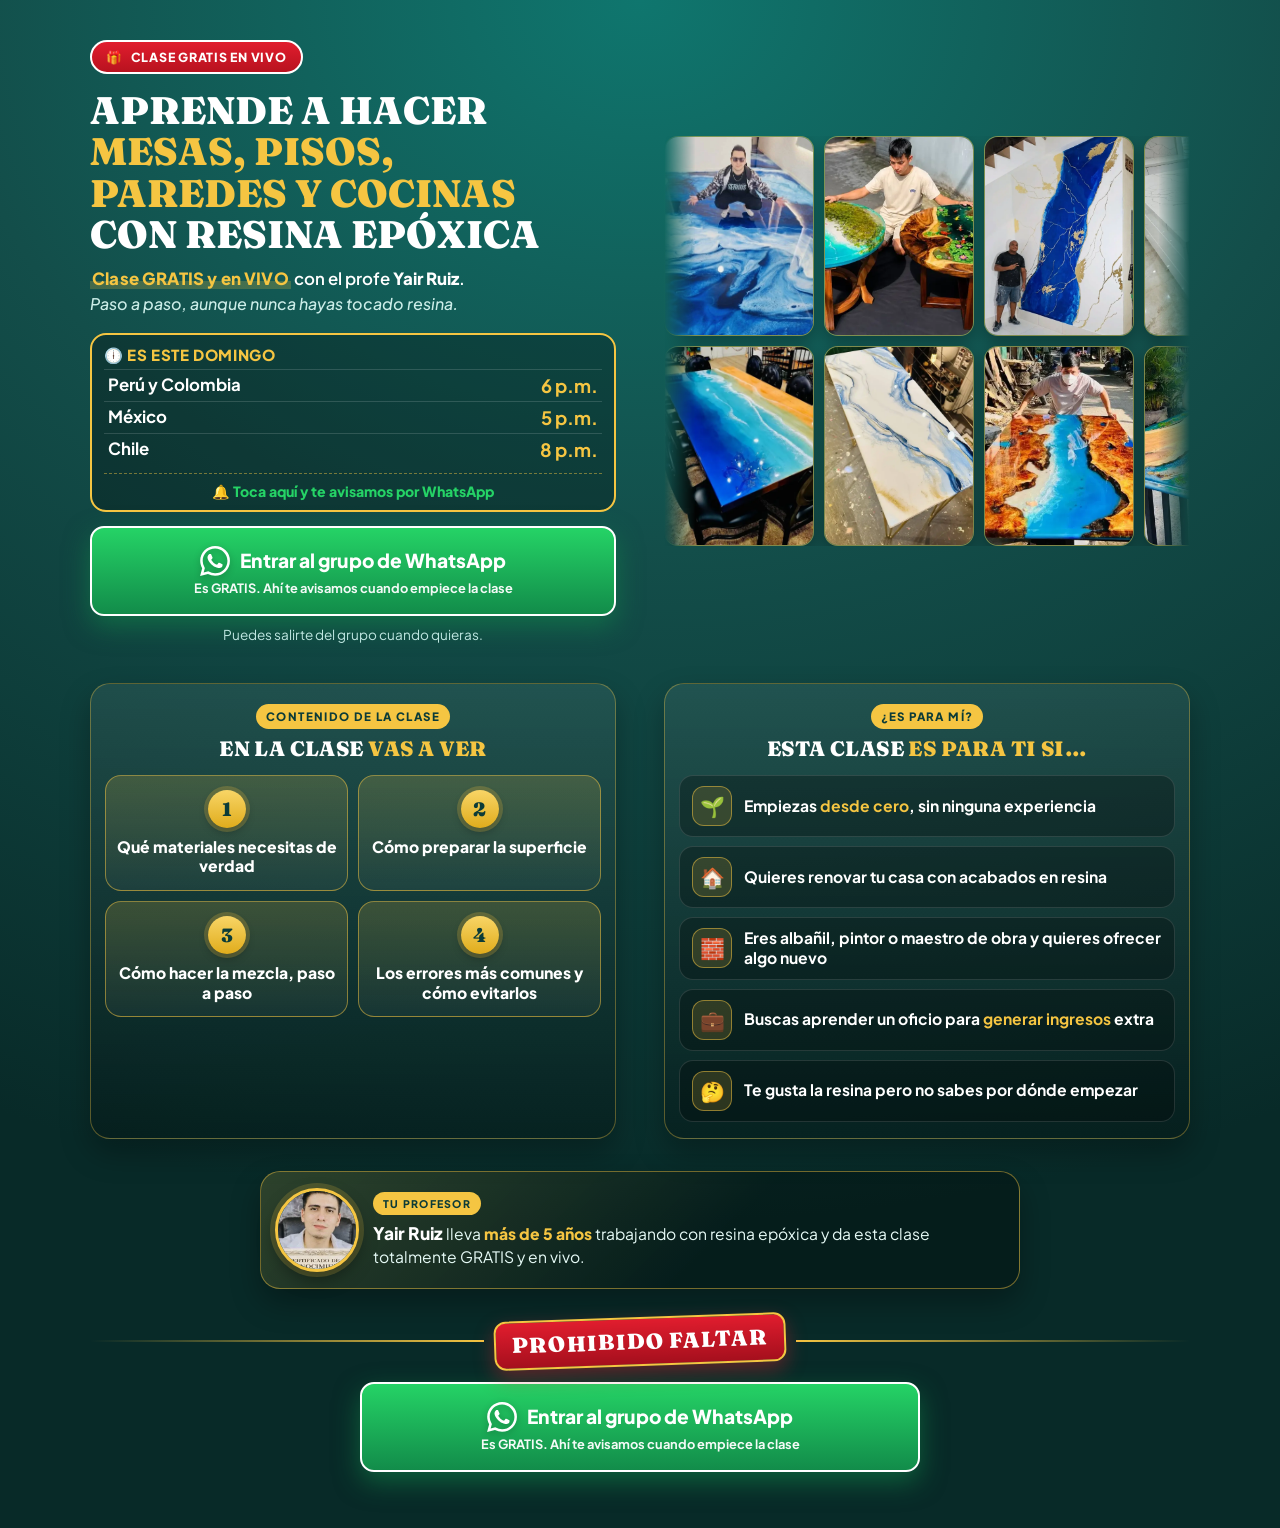
==== commit 7f842a73: "Clase: titulo 4 lineas, insignia gratis, visor de fotos, horario como enlace, boton directo, 26 foto" ====
--- a/landing-resina/clase/index.html
+++ b/landing-resina/clase/index.html
@@ -20,13 +20,19 @@
       background:radial-gradient(120% 80% at 50% 0%,#0f766e 0%,#134e4a 45%,#082a28 100%);min-height:100vh}
     .wrap{max-width:520px;margin:0 auto;padding:18px 18px 40px;text-align:center}
 
-    .live{display:inline-flex;align-items:center;gap:8px;background:#e11d2e;color:#fff;font-weight:800;font-size:.78rem;
-      letter-spacing:.06em;padding:7px 14px;border-radius:999px;border:2px solid #fff}
+    .live{display:inline-flex;align-items:center;gap:8px;background:linear-gradient(180deg,#e11d2e,#b8121f);color:#fff;font-weight:800;font-size:.78rem;
+      letter-spacing:.06em;padding:7px 14px;border-radius:999px;border:2px solid #fff;text-decoration:none;
+      -webkit-tap-highlight-color:transparent}
+    .live:active{transform:scale(.97)}
     .live i{width:9px;height:9px;border-radius:50%;background:#fff;animation:pulse 1.4s infinite}
     @keyframes pulse{0%{box-shadow:0 0 0 0 rgba(255,255,255,.7)}100%{box-shadow:0 0 0 9px rgba(255,255,255,0)}}
 
-    h1{font-family:"Fraunces",Georgia,serif;font-weight:900;font-size:clamp(1.45rem,6.4vw,2.05rem);line-height:1.1;margin:12px 0 8px;text-transform:uppercase;letter-spacing:.01em}
+    /* Título en 4 líneas fijas. La letra crece con el ancho para que la línea más larga
+       ("PAREDES Y COCINAS") llene la pantalla sin dejar espacios a los lados. */
+    h1{font-family:"Fraunces",Georgia,serif;font-weight:900;font-size:min(2.3rem,calc((100vw - 36px) / 13.8));
+      line-height:1.08;margin:12px 0 8px;text-transform:uppercase;letter-spacing:0}
     h1 .gold{color:var(--gold)}
+    h1 .ln{display:block;white-space:nowrap}
     .sub{display:flex;flex-direction:column;align-items:center;gap:4px;margin:2px auto 14px;line-height:1.3}
     /* Dos líneas fijas: la letra se ajusta al ancho para que cada frase entre siempre en una sola línea */
     .sub-1{display:block;white-space:nowrap;font-weight:600;color:#fff;font-size:min(1.05rem,calc((100vw - 40px) / 25.5))}
@@ -40,12 +46,28 @@
 
     .gal{position:relative;margin:2px -18px 16px;padding:0;overflow:hidden;display:grid;gap:6px;background:transparent;
       -webkit-mask-image:linear-gradient(90deg,transparent,#000 6%,#000 94%,transparent);mask-image:linear-gradient(90deg,transparent,#000 6%,#000 94%,transparent)}
-    .gal-track{display:flex;gap:6px;width:max-content;animation:slide 90s linear infinite;will-change:transform}
-    .gal-track.rev{animation-direction:reverse;animation-duration:98s}
+    .gal-track{display:flex;gap:6px;width:max-content;animation:slide 65s linear infinite;will-change:transform}
+    .gal-track.rev{animation-direction:reverse;animation-duration:72s}
     .gal-track img{display:block;height:150px;width:auto;aspect-ratio:3/4;object-fit:cover;border-radius:12px;flex:none;
       background:rgba(255,255,255,.06);border:1px solid rgba(245,197,66,.45);box-shadow:0 6px 16px rgba(0,0,0,.28)}
     @keyframes slide{from{transform:translateX(0)}to{transform:translateX(-50%)}}
-    .when{background:rgba(0,0,0,.28);border:2px solid var(--gold);border-radius:16px;padding:10px 12px;margin:16px 0 0}
+    .when{display:block;color:#fff;text-decoration:none;-webkit-tap-highlight-color:transparent;
+      background:rgba(0,0,0,.28);border:2px solid var(--gold);border-radius:16px;padding:10px 12px;margin:16px 0 0}
+    .when:active{transform:scale(.99)}
+    .when-cta{margin-top:8px;padding-top:8px;border-top:1px dashed rgba(245,197,66,.45);text-align:center;
+      font-size:.88rem;font-weight:800;color:#25d366}
+
+    .gal-track img{cursor:zoom-in}
+    .gal.pausa .gal-track{animation-play-state:paused}
+    .lb{position:fixed;inset:0;z-index:50;display:flex;flex-direction:column;align-items:center;justify-content:center;gap:12px;
+      padding:56px 18px 24px;background:rgba(4,20,19,.93);text-align:center}
+    .lb[hidden]{display:none}
+    .lb img{display:block;max-width:100%;max-height:58vh;width:auto;height:auto;border-radius:14px;border:2px solid var(--gold);
+      box-shadow:0 18px 40px rgba(0,0,0,.5)}
+    .lb-txt{font-weight:800;font-size:1.05rem;color:#fff}
+    .lb-cta{max-width:420px}
+    .lb-close{position:absolute;top:12px;right:12px;width:42px;height:42px;border-radius:50%;border:2px solid #fff;
+      background:rgba(0,0,0,.4);color:#fff;font-size:1.2rem;font-weight:800;cursor:pointer}
     .when .t{font-weight:800;font-size:.95rem;letter-spacing:.04em;color:var(--gold);margin-bottom:4px}
     .when .row{display:flex;justify-content:space-between;gap:10px;font-weight:700;font-size:1.05rem;padding:4px 4px;
       border-top:1px solid rgba(255,255,255,.14)}
@@ -112,7 +134,7 @@
       .wrap{max-width:1180px;padding:40px 40px 56px;display:grid;grid-template-columns:1fr 1fr;
         column-gap:48px;row-gap:0;align-items:start;text-align:left}
       .live{grid-column:1;grid-row:1;justify-self:start}
-      h1{grid-column:1;grid-row:2;font-size:2.55rem;margin:16px 0 12px}
+      h1{grid-column:1;grid-row:2;font-size:2.4rem;margin:16px 0 12px}
       .sub{grid-column:1;grid-row:3;align-items:flex-start;margin:0 0 18px}
       .when{grid-column:1;grid-row:4;margin:0 0 14px}
       #cta{grid-column:1;grid-row:5}
@@ -131,9 +153,13 @@
     }
   </style>
 
-  <!-- Clarity -->
+  <!-- Clarity (proyecto propio de /clase) -->
   <script type="text/javascript">
-    (function(c,l,a,r,i,t,y){c[a]=c[a]||function(){(c[a].q=c[a].q||[]).push(arguments)};t=l.createElement(r);t.async=1;t.src="https://www.clarity.ms/tag/"+i;y=l.getElementsByTagName(r)[0];y.parentNode.insertBefore(t,y);})(window,document,"clarity","script","yo675gok20");
+    (function(c,l,a,r,i,t,y){
+        c[a]=c[a]||function(){(c[a].q=c[a].q||[]).push(arguments)};
+        t=l.createElement(r);t.async=1;t.src="https://www.clarity.ms/tag/"+i;
+        y=l.getElementsByTagName(r)[0];y.parentNode.insertBefore(t,y);
+    })(window, document, "clarity", "script", "zhyfv39rx2");
   </script>
   <!-- Meta Pixel -->
   <script>
@@ -145,9 +171,9 @@
 </head>
 <body>
   <main class="wrap">
-    <div class="live"><i></i> EVENTO EN VIVO</div>
-
-    <h1>Aprende a hacer <span class="gold">mesas, pisos, paredes y cocinas</span> con resina epóxica</h1>
+    <a class="live" href="https://chat.whatsapp.com/KyCS81azWqfEnQeNVU2CrB" rel="noopener" aria-label="Clase gratis en vivo: entrar al grupo de WhatsApp"><span aria-hidden="true">🎁</span> CLASE GRATIS EN VIVO</a>
+
+    <h1><span class="ln">Aprende a hacer</span> <span class="ln gold">mesas, pisos,</span> <span class="ln gold">paredes y cocinas</span> <span class="ln">con resina epóxica</span></h1>
     <p class="sub">
       <span class="sub-1"><span class="l1"><b class="hl">Clase GRATIS y en VIVO</b></span> <span class="l2">con el profe <b>Yair&nbsp;Ruiz</b>.</span></span>
       <span class="sub-2">Paso a paso, aunque nunca hayas <span class="nw">tocado resina.</span></span>
@@ -159,7 +185,6 @@
         <img src="https://giancarlotiradoarana.github.io/LandingPageResina/landing-resina/img/trabajos/trabajo-46.webp" alt="Trabajo en resina epóxica" width="112" height="150" fetchpriority="high" />
         <img src="https://giancarlotiradoarana.github.io/LandingPageResina/landing-resina/img/trabajos/trabajo-5.webp" alt="Trabajo en resina epóxica" width="112" height="150" fetchpriority="high" />
         <img src="https://giancarlotiradoarana.github.io/LandingPageResina/landing-resina/img/trabajos/trabajo-1.webp" alt="Trabajo en resina epóxica" width="112" height="150" loading="lazy" />
-        <img src="https://giancarlotiradoarana.github.io/LandingPageResina/landing-resina/img/trabajos/trabajo-11.webp" alt="Trabajo en resina epóxica" width="112" height="150" loading="lazy" />
         <img src="https://giancarlotiradoarana.github.io/LandingPageResina/landing-resina/img/trabajos/trabajo-12.webp" alt="Trabajo en resina epóxica" width="112" height="150" loading="lazy" />
         <img src="https://giancarlotiradoarana.github.io/LandingPageResina/landing-resina/img/trabajos/trabajo-14.webp" alt="Trabajo en resina epóxica" width="112" height="150" loading="lazy" />
         <img src="https://giancarlotiradoarana.github.io/LandingPageResina/landing-resina/img/trabajos/trabajo-15.webp" alt="Trabajo en resina epóxica" width="112" height="150" loading="lazy" />
@@ -167,30 +192,22 @@
         <img src="https://giancarlotiradoarana.github.io/LandingPageResina/landing-resina/img/trabajos/trabajo-18.webp" alt="Trabajo en resina epóxica" width="112" height="150" loading="lazy" />
         <img src="https://giancarlotiradoarana.github.io/LandingPageResina/landing-resina/img/trabajos/trabajo-20.webp" alt="Trabajo en resina epóxica" width="112" height="150" loading="lazy" />
         <img src="https://giancarlotiradoarana.github.io/LandingPageResina/landing-resina/img/trabajos/trabajo-3.webp" alt="Trabajo en resina epóxica" width="112" height="150" loading="lazy" />
-        <img src="https://giancarlotiradoarana.github.io/LandingPageResina/landing-resina/img/trabajos/trabajo-7.webp" alt="Trabajo en resina epóxica" width="112" height="150" loading="lazy" />
-        <img src="https://giancarlotiradoarana.github.io/LandingPageResina/landing-resina/img/trabajos/trabajo-24.webp" alt="Trabajo en resina epóxica" width="112" height="150" loading="lazy" />
         <img src="https://giancarlotiradoarana.github.io/LandingPageResina/landing-resina/img/trabajos/trabajo-28.webp" alt="Trabajo en resina epóxica" width="112" height="150" loading="lazy" />
         <img src="https://giancarlotiradoarana.github.io/LandingPageResina/landing-resina/img/trabajos/trabajo-33.webp" alt="Trabajo en resina epóxica" width="112" height="150" loading="lazy" />
-        <img src="https://giancarlotiradoarana.github.io/LandingPageResina/landing-resina/img/trabajos/trabajo-39.webp" alt="Trabajo en resina epóxica" width="112" height="150" loading="lazy" />
-        <img src="https://giancarlotiradoarana.github.io/LandingPageResina/landing-resina/img/trabajos/trabajo-45.webp" alt="Trabajo en resina epóxica" width="112" height="150" loading="lazy" />
       </div>
       <div class="gal-track rev">
         <img src="https://giancarlotiradoarana.github.io/LandingPageResina/landing-resina/img/trabajos/trabajo-21.webp" alt="Trabajo en resina epóxica" width="112" height="150" loading="lazy" />
         <img src="https://giancarlotiradoarana.github.io/LandingPageResina/landing-resina/img/trabajos/trabajo-22.webp" alt="Trabajo en resina epóxica" width="112" height="150" loading="lazy" />
-        <img src="https://giancarlotiradoarana.github.io/LandingPageResina/landing-resina/img/trabajos/trabajo-23.webp" alt="Trabajo en resina epóxica" width="112" height="150" loading="lazy" />
         <img src="https://giancarlotiradoarana.github.io/LandingPageResina/landing-resina/img/trabajos/trabajo-26.webp" alt="Trabajo en resina epóxica" width="112" height="150" loading="lazy" />
         <img src="https://giancarlotiradoarana.github.io/LandingPageResina/landing-resina/img/trabajos/trabajo-29.webp" alt="Trabajo en resina epóxica" width="112" height="150" loading="lazy" />
         <img src="https://giancarlotiradoarana.github.io/LandingPageResina/landing-resina/img/trabajos/trabajo-30.webp" alt="Trabajo en resina epóxica" width="112" height="150" loading="lazy" />
         <img src="https://giancarlotiradoarana.github.io/LandingPageResina/landing-resina/img/trabajos/trabajo-32.webp" alt="Trabajo en resina epóxica" width="112" height="150" loading="lazy" />
-        <img src="https://giancarlotiradoarana.github.io/LandingPageResina/landing-resina/img/trabajos/trabajo-35.webp" alt="Trabajo en resina epóxica" width="112" height="150" loading="lazy" />
         <img src="https://giancarlotiradoarana.github.io/LandingPageResina/landing-resina/img/trabajos/trabajo-36.webp" alt="Trabajo en resina epóxica" width="112" height="150" loading="lazy" />
         <img src="https://giancarlotiradoarana.github.io/LandingPageResina/landing-resina/img/trabajos/trabajo-38.webp" alt="Trabajo en resina epóxica" width="112" height="150" loading="lazy" />
-        <img src="https://giancarlotiradoarana.github.io/LandingPageResina/landing-resina/img/trabajos/trabajo-40.webp" alt="Trabajo en resina epóxica" width="112" height="150" loading="lazy" />
         <img src="https://giancarlotiradoarana.github.io/LandingPageResina/landing-resina/img/trabajos/trabajo-6.webp" alt="Trabajo en resina epóxica" width="112" height="150" loading="lazy" />
         <img src="https://giancarlotiradoarana.github.io/LandingPageResina/landing-resina/img/trabajos/trabajo-9.webp" alt="Trabajo en resina epóxica" width="112" height="150" loading="lazy" />
         <img src="https://giancarlotiradoarana.github.io/LandingPageResina/landing-resina/img/trabajos/trabajo-25.webp" alt="Trabajo en resina epóxica" width="112" height="150" loading="lazy" />
         <img src="https://giancarlotiradoarana.github.io/LandingPageResina/landing-resina/img/trabajos/trabajo-31.webp" alt="Trabajo en resina epóxica" width="112" height="150" loading="lazy" />
-        <img src="https://giancarlotiradoarana.github.io/LandingPageResina/landing-resina/img/trabajos/trabajo-37.webp" alt="Trabajo en resina epóxica" width="112" height="150" loading="lazy" />
         <img src="https://giancarlotiradoarana.github.io/LandingPageResina/landing-resina/img/trabajos/trabajo-43.webp" alt="Trabajo en resina epóxica" width="112" height="150" loading="lazy" />
       </div>
     </div>
@@ -204,12 +221,13 @@
     </a>
     <p class="micro">Puedes salirte del grupo cuando quieras.</p>
 
-    <div class="when" aria-label="Horario de la clase">
+    <a class="when" href="https://chat.whatsapp.com/KyCS81azWqfEnQeNVU2CrB" rel="noopener" aria-label="Horario de la clase: entrar al grupo para recibir el aviso">
       <div class="t">🕕 ES ESTE DOMINGO</div>
       <div class="row"><span>Perú y Colombia</span><b>6 p.m.</b></div>
       <div class="row"><span>México</span><b>5 p.m.</b></div>
       <div class="row"><span>Chile</span><b>8 p.m.</b></div>
-    </div>
+      <div class="when-cta">🔔 Toca aquí y te avisamos por WhatsApp</div>
+    </a>
 
     <section class="sec">
       <span class="eyebrow">CONTENIDO DE LA CLASE</span>
@@ -254,6 +272,17 @@
     </a>
   </main>
 
+  <!-- Visor de fotos: al tocar una foto de la galería se ve en grande, con el botón al grupo debajo -->
+  <div class="lb" id="lb" role="dialog" aria-modal="true" aria-label="Trabajo en resina epóxica" hidden>
+    <button class="lb-close" id="lbClose" type="button" aria-label="Cerrar">✕</button>
+    <img id="lbImg" src="" alt="Trabajo en resina epóxica" />
+    <p class="lb-txt">¿Te gustaría aprender a hacer trabajos así?</p>
+    <a class="cta lb-cta" href="https://chat.whatsapp.com/KyCS81azWqfEnQeNVU2CrB" rel="noopener">
+      <span class="cta-main">Entrar al grupo de WhatsApp</span>
+      <span class="cta-sub">Es GRATIS. Ahí te avisamos cuando empiece la clase</span>
+    </a>
+  </div>
+
   <script>
     // Cambia solo esta línea si el grupo se llena o cambias de grupo.
     var GRUPO = "https://chat.whatsapp.com/KyCS81azWqfEnQeNVU2CrB";
@@ -271,16 +300,31 @@
     });
 
     // Los dos botones (arriba y al final) usan el mismo link del grupo.
-    var yaClic = false;
-    Array.prototype.forEach.call(document.querySelectorAll(".cta"), function (cta) {
+    // El link se abre de forma nativa con el toque del usuario (sin retrasos ni redirecciones por código):
+    // en los navegadores de Instagram/Facebook y en iPhone, una redirección hecha por código
+    // puede abrir la página web de WhatsApp en vez de la app, y la persona no llega a unirse.
+    var leadEnviado = false;
+    // Visor de fotos (funciona también con las fotos duplicadas de la tira).
+    var lb = document.getElementById("lb"), lbImg = document.getElementById("lbImg"), gal = document.querySelector(".gal");
+    function cerrarLb() { lb.hidden = true; gal.classList.remove("pausa"); document.body.style.overflow = ""; }
+    gal.addEventListener("click", function (e) {
+      if (e.target.tagName !== "IMG") return;
+      lbImg.src = e.target.src;
+      lb.hidden = false;
+      gal.classList.add("pausa");
+      document.body.style.overflow = "hidden";
+    });
+    document.getElementById("lbClose").addEventListener("click", cerrarLb);
+    lb.addEventListener("click", function (e) { if (e.target === lb) cerrarLb(); });
+    document.addEventListener("keydown", function (e) { if (e.key === "Escape" && !lb.hidden) cerrarLb(); });
+
+    // También la insignia "EVENTO EN VIVO" y el panel de horario: la gente los toca pensando que son botones.
+    Array.prototype.forEach.call(document.querySelectorAll(".cta, .live, .when"), function (cta) {
       cta.href = GRUPO;
-      cta.addEventListener("click", function (e) {
-        if (yaClic) return;
-        yaClic = true;
-        e.preventDefault();
+      cta.addEventListener("click", function () {
+        if (leadEnviado) return;
+        leadEnviado = true;
         try { if (window.fbq) fbq("track", "Lead"); } catch (err) {}
-        // Pequeña pausa para que el Píxel alcance a registrar el evento.
-        setTimeout(function () { window.location.href = GRUPO; }, 350);
       });
     });
   </script>
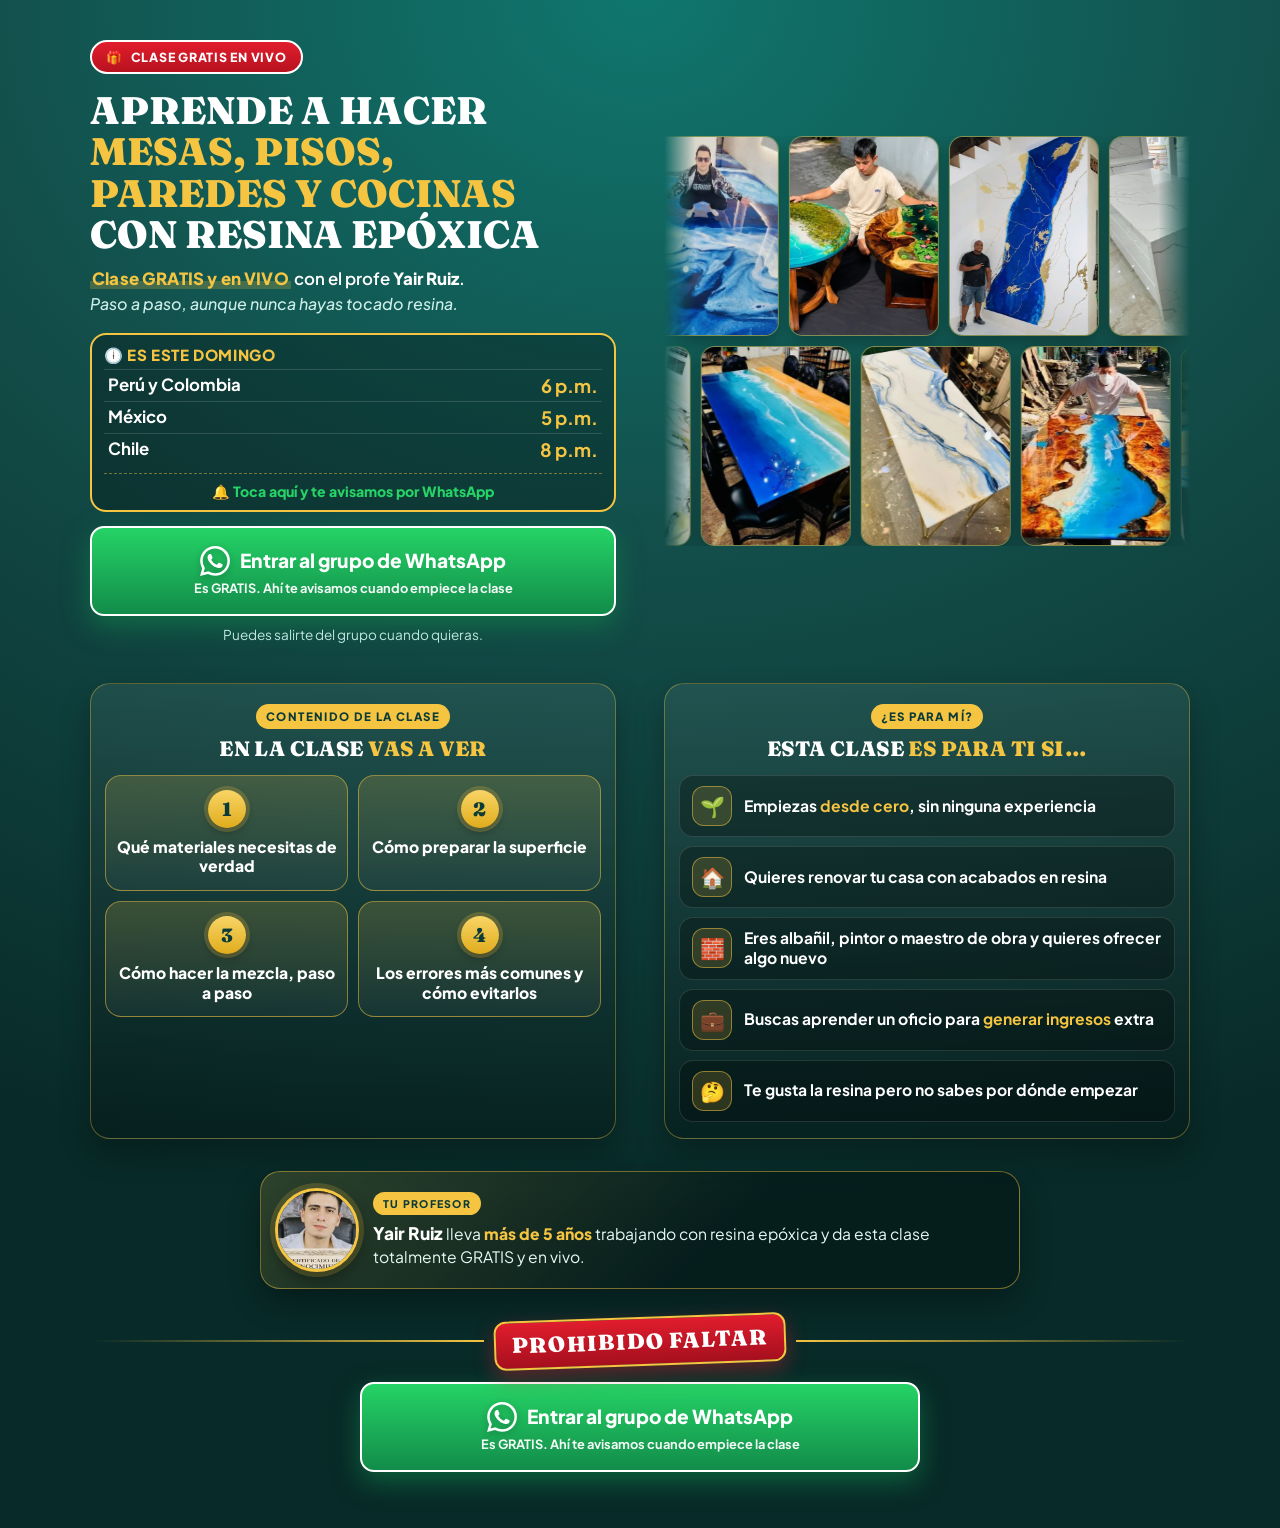
==== commit e6a80168: "Clase: galeria deslizable con el dedo manteniendo el movimiento automatico" ====
--- a/landing-resina/clase/index.html
+++ b/landing-resina/clase/index.html
@@ -58,6 +58,10 @@
       font-size:.88rem;font-weight:800;color:#25d366}
 
     .gal-track img{cursor:zoom-in}
+    /* Con JS activo, el movimiento lo maneja el código para poder arrastrar la tira con el dedo o el mouse */
+    .gal.js-drag{touch-action:pan-y;-webkit-user-select:none;user-select:none}
+    .gal.js-drag .gal-track{animation:none}
+    .gal.js-drag.arrastrando .gal-track img{cursor:grabbing}
     .gal.pausa .gal-track{animation-play-state:paused}
     .lb{position:fixed;inset:0;z-index:50;display:flex;flex-direction:column;align-items:center;justify-content:center;gap:12px;
       padding:56px 18px 24px;background:rgba(4,20,19,.93);text-align:center}
@@ -307,7 +311,74 @@
     // Visor de fotos (funciona también con las fotos duplicadas de la tira).
     var lb = document.getElementById("lb"), lbImg = document.getElementById("lbImg"), gal = document.querySelector(".gal");
     function cerrarLb() { lb.hidden = true; gal.classList.remove("pausa"); document.body.style.overflow = ""; }
+    // Galería deslizable: se mueve sola y también se puede arrastrar hacia atrás o adelante.
+    // Al soltarla, retoma el movimiento automático tras una pausa corta.
+    var huboArrastre = false;
+    (function () {
+      if (window.matchMedia && matchMedia("(prefers-reduced-motion: reduce)").matches) return;
+      gal.classList.add("js-drag");
+      var filas = Array.prototype.map.call(document.querySelectorAll(".gal-track"), function (tr) {
+        var rev = tr.classList.contains("rev");
+        return { el: tr, dir: rev ? 1 : -1, seg: rev ? 72 : 65, pos: 0, mitad: 0, quietoHasta: 0 };
+      });
+      function medir() {
+        filas.forEach(function (f) {
+          f.mitad = f.el.scrollWidth / 2;
+          if (f.dir === 1 && f.pos === 0) f.pos = -f.mitad;
+        });
+      }
+      function ajustar(f) {
+        if (!f.mitad) return;
+        while (f.pos <= -f.mitad) f.pos += f.mitad;
+        while (f.pos > 0) f.pos -= f.mitad;
+        f.el.style.transform = "translateX(" + f.pos + "px)";
+      }
+      medir();
+      window.addEventListener("resize", medir);
+      var antes = performance.now();
+      function paso(ahora) {
+        var dt = Math.min(ahora - antes, 60) / 1000;
+        antes = ahora;
+        var pausado = gal.classList.contains("pausa");
+        filas.forEach(function (f) {
+          if (!pausado && !f.arrastrando && ahora > f.quietoHasta && f.mitad) {
+            f.pos += f.dir * (f.mitad / f.seg) * dt;
+          }
+          ajustar(f);
+        });
+        requestAnimationFrame(paso);
+      }
+      requestAnimationFrame(paso);
+
+      filas.forEach(function (f) {
+        Array.prototype.forEach.call(f.el.querySelectorAll("img"), function (im) { im.draggable = false; });
+        var x0 = 0, pos0 = 0, id = null;
+        f.el.addEventListener("pointerdown", function (e) {
+          id = e.pointerId; x0 = e.clientX; pos0 = f.pos; f.arrastrando = true; f.movido = false;
+        });
+        f.el.addEventListener("pointermove", function (e) {
+          if (!f.arrastrando || e.pointerId !== id) return;
+          var dx = e.clientX - x0;
+          if (!f.movido && Math.abs(dx) > 6) {
+            f.movido = true; gal.classList.add("arrastrando");
+            try { f.el.setPointerCapture(id); } catch (err) {}
+          }
+          if (f.movido) { f.pos = pos0 + dx; ajustar(f); }
+        });
+        function soltar(e) {
+          if (!f.arrastrando || (e && e.pointerId !== id)) return;
+          f.arrastrando = false; gal.classList.remove("arrastrando");
+          if (f.movido) { huboArrastre = true; setTimeout(function () { huboArrastre = false; }, 60); }
+          f.quietoHasta = performance.now() + 2500;
+        }
+        f.el.addEventListener("pointerup", soltar);
+        f.el.addEventListener("pointercancel", soltar);
+        f.el.addEventListener("lostpointercapture", soltar);
+      });
+    })();
+
     gal.addEventListener("click", function (e) {
+      if (huboArrastre) { e.preventDefault(); return; }
       if (e.target.tagName !== "IMG") return;
       lbImg.src = e.target.src;
       lb.hidden = false;
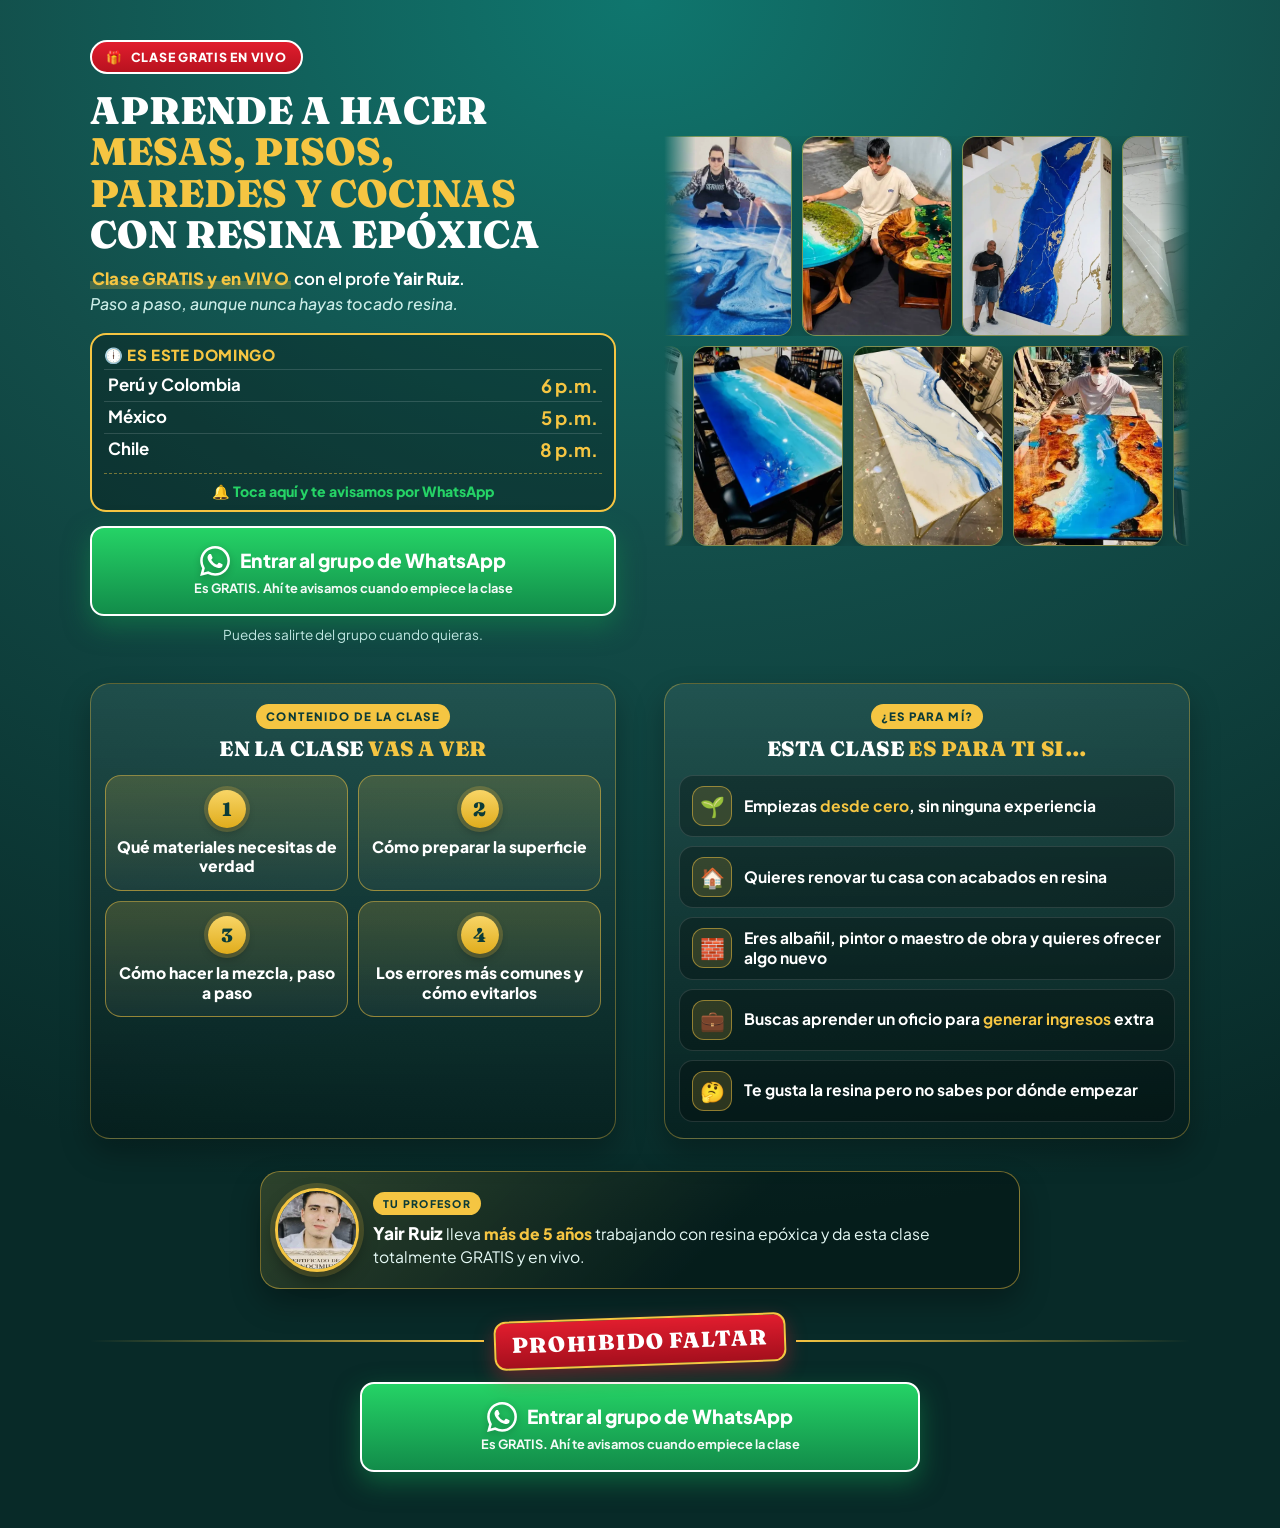
==== commit ecea9766: "Clase: galeria con deslizamiento nativo e inercia" ====
--- a/landing-resina/clase/index.html
+++ b/landing-resina/clase/index.html
@@ -59,8 +59,10 @@
 
     .gal-track img{cursor:zoom-in}
     /* Con JS activo, el movimiento lo maneja el código para poder arrastrar la tira con el dedo o el mouse */
-    .gal.js-drag{touch-action:pan-y;-webkit-user-select:none;user-select:none}
-    .gal.js-drag .gal-track{animation:none}
+    .gal.js-drag{-webkit-user-select:none;user-select:none}
+    .gal.js-drag .gal-track{animation:none;width:auto;overflow-x:auto;overflow-y:hidden;scrollbar-width:none;
+      overscroll-behavior-x:contain;-webkit-overflow-scrolling:touch}
+    .gal.js-drag .gal-track::-webkit-scrollbar{display:none}
     .gal.js-drag.arrastrando .gal-track img{cursor:grabbing}
     .gal.pausa .gal-track{animation-play-state:paused}
     .lb{position:fixed;inset:0;z-index:50;display:flex;flex-direction:column;align-items:center;justify-content:center;gap:12px;
@@ -291,16 +293,20 @@
     // Cambia solo esta línea si el grupo se llena o cambias de grupo.
     var GRUPO = "https://chat.whatsapp.com/KyCS81azWqfEnQeNVU2CrB";
 
-    // Duplica las fotos de cada fila para que la tira se repita sin cortes.
+    // Triplica las fotos de cada fila: la del medio es la que se ve, y las otras dos dan margen
+    // para deslizar hacia atrás o adelante sin llegar al borde. Las copias no se vuelven a descargar.
     Array.prototype.forEach.call(document.querySelectorAll(".gal-track"), function (tr) {
-      Array.prototype.slice.call(tr.children).forEach(function (im) {
-        var c = im.cloneNode(true);
-        c.setAttribute("aria-hidden", "true");
-        c.setAttribute("alt", "");
-        c.removeAttribute("fetchpriority");
-        c.setAttribute("loading", "lazy");
-        tr.appendChild(c);
-      });
+      var originales = Array.prototype.slice.call(tr.children);
+      for (var k = 0; k < 2; k++) {
+        originales.forEach(function (im) {
+          var c = im.cloneNode(true);
+          c.setAttribute("aria-hidden", "true");
+          c.setAttribute("alt", "");
+          c.removeAttribute("fetchpriority");
+          c.setAttribute("loading", "lazy");
+          tr.appendChild(c);
+        });
+      }
     });
 
     // Los dos botones (arriba y al final) usan el mismo link del grupo.
@@ -311,70 +317,92 @@
     // Visor de fotos (funciona también con las fotos duplicadas de la tira).
     var lb = document.getElementById("lb"), lbImg = document.getElementById("lbImg"), gal = document.querySelector(".gal");
     function cerrarLb() { lb.hidden = true; gal.classList.remove("pausa"); document.body.style.overflow = ""; }
-    // Galería deslizable: se mueve sola y también se puede arrastrar hacia atrás o adelante.
-    // Al soltarla, retoma el movimiento automático tras una pausa corta.
+    // Galería deslizable con el desplazamiento nativo del celular (con inercia normal).
+    // Cuando nadie la toca, el código la hace avanzar sola. Si la persona la desliza,
+    // el movimiento automático se detiene y vuelve 2,5 segundos después de soltarla.
     var huboArrastre = false;
     (function () {
       if (window.matchMedia && matchMedia("(prefers-reduced-motion: reduce)").matches) return;
       gal.classList.add("js-drag");
       var filas = Array.prototype.map.call(document.querySelectorAll(".gal-track"), function (tr) {
         var rev = tr.classList.contains("rev");
-        return { el: tr, dir: rev ? 1 : -1, seg: rev ? 72 : 65, pos: 0, mitad: 0, quietoHasta: 0 };
+        return { el: tr, dir: rev ? -1 : 1, seg: rev ? 72 : 65, tercio: 0, quietoHasta: 0, x: 0, tocando: false };
       });
+
+      // Cada fila tiene 3 copias de sus fotos. Se mantiene el desplazamiento en la copia del medio:
+      // si la persona se acerca a un borde, se salta una copia completa sin que se note.
+      function recentrar(f) {
+        if (!f.tercio) return;
+        var sl = f.el.scrollLeft;
+        if (sl < f.tercio * 0.5) { f.el.scrollLeft = sl + f.tercio; f.x = f.el.scrollLeft; }
+        else if (sl > f.tercio * 1.5) { f.el.scrollLeft = sl - f.tercio; f.x = f.el.scrollLeft; }
+      }
       function medir() {
         filas.forEach(function (f) {
-          f.mitad = f.el.scrollWidth / 2;
-          if (f.dir === 1 && f.pos === 0) f.pos = -f.mitad;
-        });
-      }
-      function ajustar(f) {
-        if (!f.mitad) return;
-        while (f.pos <= -f.mitad) f.pos += f.mitad;
-        while (f.pos > 0) f.pos -= f.mitad;
-        f.el.style.transform = "translateX(" + f.pos + "px)";
+          var nuevo = f.el.scrollWidth / 3;
+          if (!nuevo) return;
+          if (!f.tercio) { f.el.scrollLeft = nuevo; }
+          f.tercio = nuevo;
+          f.x = f.el.scrollLeft;
+        });
       }
       medir();
       window.addEventListener("resize", medir);
+      window.addEventListener("load", medir);
+
+      filas.forEach(function (f) {
+        Array.prototype.forEach.call(f.el.querySelectorAll("img"), function (im) { im.draggable = false; });
+        var parar = function () { f.tocando = true; f.quietoHasta = Infinity; };
+        var soltar = function () { f.tocando = false; f.quietoHasta = performance.now() + 2500; };
+        f.el.addEventListener("touchstart", parar, { passive: true });
+        f.el.addEventListener("touchend", soltar, { passive: true });
+        f.el.addEventListener("touchcancel", soltar, { passive: true });
+        f.el.addEventListener("wheel", function () { f.quietoHasta = performance.now() + 2500; }, { passive: true });
+        // Si la persona desliza (también la inercia tras soltar), la posición la manda el desplazamiento nativo.
+        f.el.addEventListener("scroll", function () {
+          if (Math.abs(f.el.scrollLeft - f.x) > 2) {
+            f.x = f.el.scrollLeft;
+            if (!f.tocando) f.quietoHasta = Math.max(f.quietoHasta, performance.now() + 2500);
+          }
+          recentrar(f);
+        }, { passive: true });
+
+        // En PC: arrastrar con el mouse.
+        var x0 = 0, sl0 = 0, arrastrandoMouse = false, movido = false;
+        f.el.addEventListener("mousedown", function (e) {
+          arrastrandoMouse = true; movido = false; x0 = e.clientX; sl0 = f.el.scrollLeft; f.quietoHasta = Infinity;
+        });
+        window.addEventListener("mousemove", function (e) {
+          if (!arrastrandoMouse) return;
+          var dx = e.clientX - x0;
+          if (!movido && Math.abs(dx) > 5) { movido = true; gal.classList.add("arrastrando"); }
+          if (movido) { f.el.scrollLeft = sl0 - dx; }
+        });
+        window.addEventListener("mouseup", function () {
+          if (!arrastrandoMouse) return;
+          arrastrandoMouse = false; gal.classList.remove("arrastrando");
+          if (movido) { huboArrastre = true; setTimeout(function () { huboArrastre = false; }, 60); }
+          f.quietoHasta = performance.now() + 2500;
+        });
+      });
+
+      // Movimiento automático: avanza solo cuando nadie toca la fila.
       var antes = performance.now();
       function paso(ahora) {
         var dt = Math.min(ahora - antes, 60) / 1000;
         antes = ahora;
         var pausado = gal.classList.contains("pausa");
         filas.forEach(function (f) {
-          if (!pausado && !f.arrastrando && ahora > f.quietoHasta && f.mitad) {
-            f.pos += f.dir * (f.mitad / f.seg) * dt;
+          if (!f.tercio) return;
+          if (!pausado && !f.tocando && ahora > f.quietoHasta) {
+            f.x += f.dir * (f.tercio / f.seg) * dt;
+            f.el.scrollLeft = f.x;
+            recentrar(f);
           }
-          ajustar(f);
         });
         requestAnimationFrame(paso);
       }
       requestAnimationFrame(paso);
-
-      filas.forEach(function (f) {
-        Array.prototype.forEach.call(f.el.querySelectorAll("img"), function (im) { im.draggable = false; });
-        var x0 = 0, pos0 = 0, id = null;
-        f.el.addEventListener("pointerdown", function (e) {
-          id = e.pointerId; x0 = e.clientX; pos0 = f.pos; f.arrastrando = true; f.movido = false;
-        });
-        f.el.addEventListener("pointermove", function (e) {
-          if (!f.arrastrando || e.pointerId !== id) return;
-          var dx = e.clientX - x0;
-          if (!f.movido && Math.abs(dx) > 6) {
-            f.movido = true; gal.classList.add("arrastrando");
-            try { f.el.setPointerCapture(id); } catch (err) {}
-          }
-          if (f.movido) { f.pos = pos0 + dx; ajustar(f); }
-        });
-        function soltar(e) {
-          if (!f.arrastrando || (e && e.pointerId !== id)) return;
-          f.arrastrando = false; gal.classList.remove("arrastrando");
-          if (f.movido) { huboArrastre = true; setTimeout(function () { huboArrastre = false; }, 60); }
-          f.quietoHasta = performance.now() + 2500;
-        }
-        f.el.addEventListener("pointerup", soltar);
-        f.el.addEventListener("pointercancel", soltar);
-        f.el.addEventListener("lostpointercapture", soltar);
-      });
     })();
 
     gal.addEventListener("click", function (e) {
